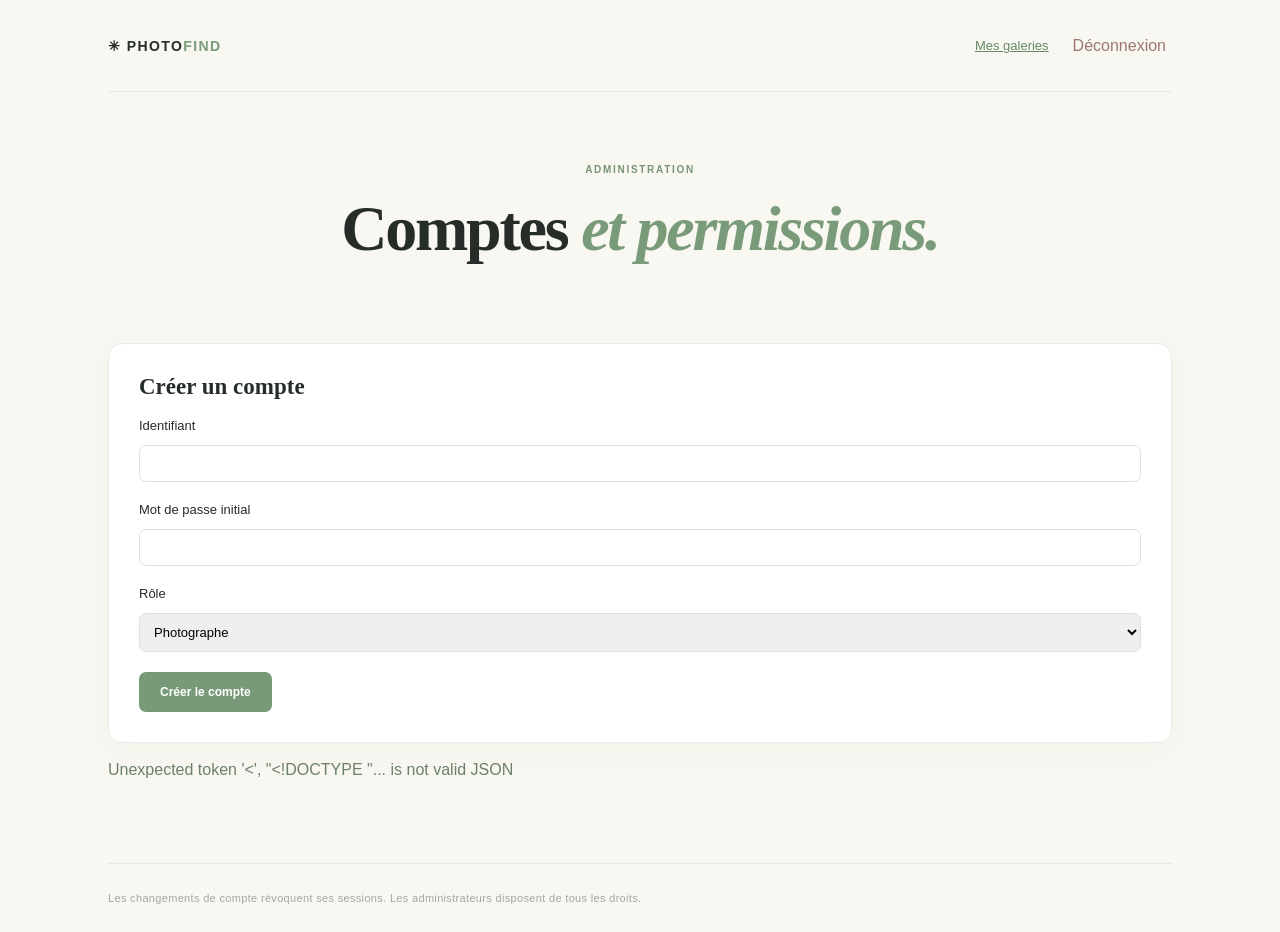
==== static/admin.html @ ee513225 "Add isolated galleries, account administration and managed client links" ====
<!doctype html>
<html lang="fr"><head><meta charset="utf-8"><meta name="viewport" content="width=device-width,initial-scale=1"><title>PhotoFind — administration</title><link rel="stylesheet" href="/static/style.css?v=8"></head><body><main><header><a class="brand" href="/">✳ PHOTO<span>FIND</span></a><nav><a href="/">Mes galeries</a> <button id="logout" class="text-button">Déconnexion</button></nav></header><section class="hero"><div class="eyebrow">ADMINISTRATION</div><h1>Comptes <em>et permissions.</em></h1></section><section class="card"><h2>Créer un compte</h2><form id="create-user" class="account-form"><label>Identifiant<input name="username" required minlength="3" maxlength="64" autocomplete="off"></label><label>Mot de passe initial<input name="password" type="password" required minlength="8" maxlength="256" autocomplete="new-password"></label><label>Rôle<select name="role"><option value="photographer">Photographe</option><option value="admin">Administrateur</option></select></label><button class="button">Créer le compte</button></form></section><p id="admin-status" class="status" role="status"></p><section id="accounts" class="accounts"></section><footer>Les changements de compte révoquent ses sessions. Les administrateurs disposent de tous les droits.</footer></main><script src="/static/admin.js?v=8"></script></body></html>
---- static/style.css ----
:root{font-family:'DM Sans',sans-serif;color:#262d29;background:#f8f7f1}*{box-sizing:border-box}body{margin:0}main{max-width:1120px;margin:auto;padding:0 28px}header{height:92px;display:flex;align-items:center;justify-content:space-between;border-bottom:1px solid #e5e8df}.brand{font-weight:700;letter-spacing:.1em;font-size:14px}.brand span:not(.logo),footer span{color:#789a78}.logo{font-size:24px;color:#729873;margin-right:8px;vertical-align:middle}.badge,.eyebrow{font-size:10px;letter-spacing:.17em;font-weight:700;color:#789578}.badge{border:1px solid #dbe4d7;padding:9px 12px;border-radius:20px}.hero{text-align:center;padding:72px 0 60px}.hero h1{font:700 clamp(38px,6vw,64px)/1.12 'Playfair Display',Georgia,serif;letter-spacing:-.035em;margin:18px 0}.hero h1 em{color:#799b79}.hero p{color:#818a80;line-height:1.7;max-width:470px;margin:auto;font-size:15px}.steps{display:grid;grid-template-columns:repeat(2,minmax(0,1fr));gap:22px}.card{min-width:0;background:white;border:1px solid #e9ece4;border-radius:14px;padding:30px;box-shadow:0 8px 35px #34452908}.card-head{display:flex;gap:15px;align-items:flex-start}.step{background:#eef4eb;color:#799779;font-size:12px;font-weight:700;padding:10px;border-radius:9px}.card h2,.results h2{font:600 23px 'Playfair Display',Georgia,serif;margin:0 0 7px}.card p{margin:0;color:#949b91;font-size:13px}.drop{border:1px dashed #c9d8c5;border-radius:10px;background:#fafcf9;min-height:180px;display:flex;align-items:center;justify-content:center;flex-direction:column;gap:9px;margin-top:25px;cursor:pointer}.icon,.face{font-size:25px;color:#789a78;background:#edf4eb;width:46px;height:46px;border-radius:50%;display:grid;place-items:center}.drop strong{font-size:13px}.drop small,.selfie-box small{font-size:11px;color:#a1aaa0}input[type=file]{position:absolute;width:1px;height:1px;opacity:0}.library{display:flex;justify-content:space-between;align-items:center;margin-top:24px;font-size:12px;font-weight:700;color:#6f7d70}.text-button{background:none;border:0;color:#9c7770;cursor:pointer;font:inherit}.thumbs{display:flex;flex-wrap:wrap;gap:8px;margin-top:12px}.thumb{width:62px;height:62px;flex:0 0 62px}.thumb img{width:62px;height:62px;object-fit:cover;border-radius:7px}.selfie-box{margin-top:25px;min-height:180px;display:flex;align-items:center;justify-content:center;flex-direction:column;gap:16px}.face{font-size:30px}.button{display:inline-block;background:#789a78;color:white;border-radius:7px;padding:13px 21px;font-size:12px;font-weight:700;cursor:pointer}.button:hover{background:#668967}.status{overflow-wrap:anywhere;margin-top:15px!important;line-height:1.5;color:#6c806c!important}.results{padding:65px 0}.results-head{display:flex;justify-content:space-between;align-items:end;margin-bottom:22px}.results h2{margin-top:10px;font-size:30px}.results-head>span{font-size:12px;color:#8d978b}.grid{display:grid;grid-template-columns:repeat(auto-fill,minmax(200px,1fr));gap:18px}.result{overflow:hidden;background:white;border:1px solid #e9ece4;border-radius:10px}.result img{width:100%;height:200px;object-fit:cover}.result-details{padding:12px;display:flex;flex-direction:column;gap:8px;font-size:12px;overflow-wrap:anywhere}.result-details a{color:#668b67;font-weight:700;text-decoration:none}footer{margin-top:65px;border-top:1px solid #e5e8df;padding:28px 0;color:#a0a9a0;font-size:11px;letter-spacing:.03em}footer span{margin:0 4px}@media(max-width:700px){main{padding:0 18px}header{height:72px}.hero{padding:55px 0 40px}.steps{grid-template-columns:1fr}.card{padding:22px}.hero h1 br{display:none}.results{padding:48px 0}.grid{grid-template-columns:repeat(2,minmax(0,1fr))}.result img{height:150px}}

.client-card{max-width:540px;margin:auto}.share-box{margin-top:25px}.share-result{margin-top:22px;display:flex;flex-direction:column;align-items:flex-start;gap:12px}.share-result[hidden]{display:none}.share-result label{font-size:12px;font-weight:700;color:#6f7d70}.share-result input{width:100%;min-width:0;padding:12px;border:1px solid #dbe4d7;border-radius:7px;font:inherit;font-size:13px}.share-actions{display:flex;align-items:center;flex-wrap:wrap;gap:16px}.button{border:0;font-family:inherit}.text-link{font-size:12px;color:#668b67;font-weight:700}.client-qr{width:180px;height:180px;max-width:100%;image-rendering:pixelated}.share-result small{color:#818a80;line-height:1.5}
.account-admin{margin-top:28px}.account-form{display:flex;flex-direction:column;gap:14px;margin-top:18px;align-items:flex-start}.account-form label{display:flex;flex-direction:column;gap:6px;font-size:13px;width:100%}.account-form input{width:100%;padding:12px;border:1px solid #dbe4d7;border-radius:7px;font:inherit}.account-admin[hidden]{display:none}
.thumb{position:relative}.thumb-remove{position:absolute;right:2px;top:2px;border:0;border-radius:50%;width:22px;height:22px;color:white;background:#7c4039;cursor:pointer;font-size:18px;line-height:20px}
[hidden]{display:none!important}.brand{text-decoration:none;color:inherit}nav{display:flex;gap:18px;align-items:center}nav a{color:#668b67;font-size:13px}.workspace{margin-top:24px}.inline-form{display:flex;flex-wrap:wrap;align-items:end;gap:12px;margin:16px 0}label{font-size:13px}input:not([type=file]):not([type=checkbox]),select{display:block;padding:10px;border:1px solid #dbe4d7;border-radius:7px;font:inherit;max-width:100%;margin:6px 0}select{width:100%}.inline-form label{flex:1;min-width:170px}.share-actions{margin:12px 0}progress{width:100%;margin-top:15px;accent-color:#789a78}.upload-details{max-height:180px;overflow:auto;font-size:12px;overflow-wrap:anywhere;padding-left:20px}.accounts{display:grid;gap:20px}.permissions{display:flex;flex-wrap:wrap;gap:12px;margin:14px 0}.permissions label{display:flex;align-items:center;gap:5px}#links,#members{padding-left:20px;font-size:13px;overflow-wrap:anywhere}#links li,#members li{margin:10px 0}button:disabled{opacity:.55;cursor:wait}h3{font-size:16px;margin-top:25px}.upload-actions{margin:12px 0}
.gallery-heading{display:flex;align-items:center;justify-content:space-between;gap:16px;flex-wrap:wrap}.gallery-heading h2{margin:0}.gallery-list{list-style:none;padding:0;margin:24px 0 0;display:grid;gap:12px}.gallery-row{display:flex;align-items:center;gap:16px;background:#f0f1ee;border:1px solid #e2e5df;border-radius:10px;padding:12px;width:100%;text-align:left;color:inherit;cursor:pointer;font:inherit}.gallery-row:hover,.gallery-row[aria-current=true]{background:#e7ece3;border-color:#789a78}.gallery-row img,.gallery-placeholder{width:72px;height:72px;flex-shrink:0;object-fit:cover;border-radius:7px}.gallery-placeholder{display:grid;place-items:center;background:#e2e5df;color:#899284;font-size:32px}.gallery-row strong,.gallery-row small{display:block;overflow-wrap:anywhere}.gallery-row small{margin-top:7px;color:#758071;font-size:12px}dialog{border:1px solid #dbe4d7;border-radius:14px;padding:30px;max-width:440px;width:calc(100% - 36px);color:#262d29}dialog::backdrop{background:#18231966}dialog .account-form{margin:0}.thumb-cover{position:absolute;bottom:2px;left:2px;border:0;border-radius:4px;background:#fff;color:#536f4f;cursor:pointer;font-size:15px}
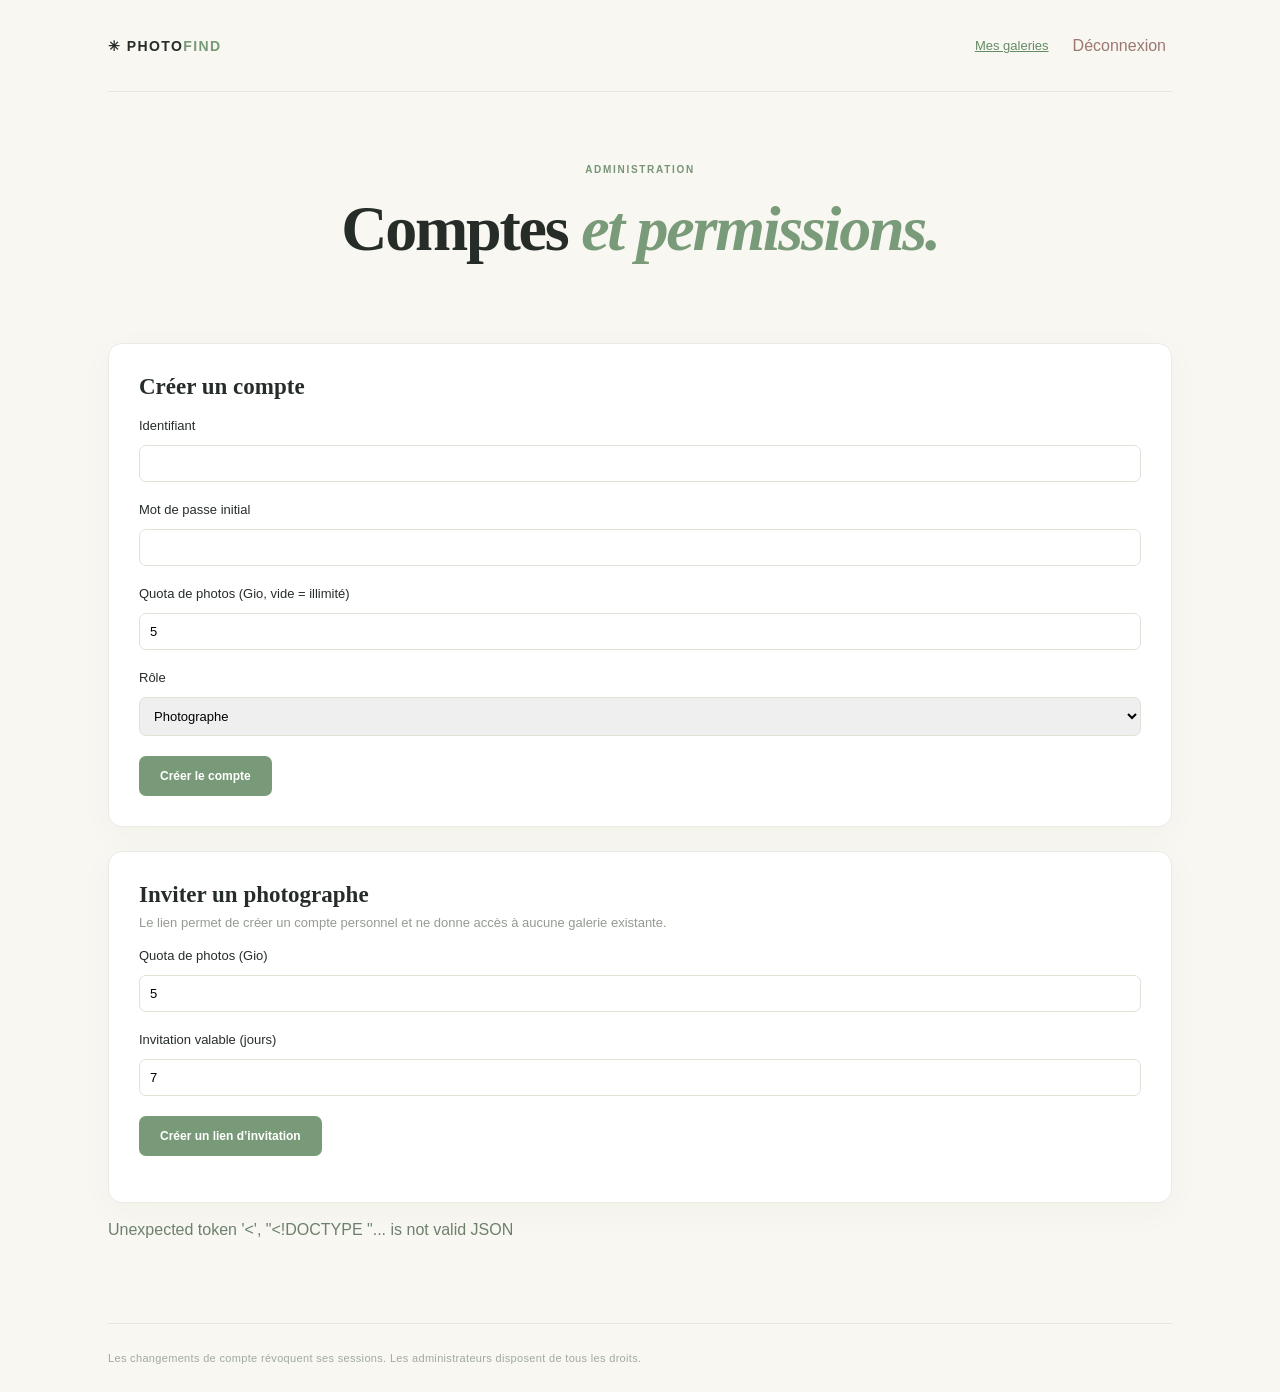
==== commit c6f253e8: "Parallelize imports and add invitation quotas with organized gallery storage" ====
--- a/static/admin.html
+++ b/static/admin.html
@@ -1,2 +1,2 @@
 <!doctype html>
-<html lang="fr"><head><meta charset="utf-8"><meta name="viewport" content="width=device-width,initial-scale=1"><title>PhotoFind — administration</title><link rel="stylesheet" href="/static/style.css?v=8"></head><body><main><header><a class="brand" href="/">✳ PHOTO<span>FIND</span></a><nav><a href="/">Mes galeries</a> <button id="logout" class="text-button">Déconnexion</button></nav></header><section class="hero"><div class="eyebrow">ADMINISTRATION</div><h1>Comptes <em>et permissions.</em></h1></section><section class="card"><h2>Créer un compte</h2><form id="create-user" class="account-form"><label>Identifiant<input name="username" required minlength="3" maxlength="64" autocomplete="off"></label><label>Mot de passe initial<input name="password" type="password" required minlength="8" maxlength="256" autocomplete="new-password"></label><label>Rôle<select name="role"><option value="photographer">Photographe</option><option value="admin">Administrateur</option></select></label><button class="button">Créer le compte</button></form></section><p id="admin-status" class="status" role="status"></p><section id="accounts" class="accounts"></section><footer>Les changements de compte révoquent ses sessions. Les administrateurs disposent de tous les droits.</footer></main><script src="/static/admin.js?v=8"></script></body></html>
+<html lang="fr"><head><meta charset="utf-8"><meta name="viewport" content="width=device-width,initial-scale=1"><title>PhotoFind — administration</title><link rel="stylesheet" href="/static/style.css?v=8"></head><body><main><header><a class="brand" href="/">✳ PHOTO<span>FIND</span></a><nav><a href="/">Mes galeries</a> <button id="logout" class="text-button">Déconnexion</button></nav></header><section class="hero"><div class="eyebrow">ADMINISTRATION</div><h1>Comptes <em>et permissions.</em></h1></section><section class="card"><h2>Créer un compte</h2><form id="create-user" class="account-form"><label>Identifiant<input name="username" required minlength="3" maxlength="64" autocomplete="off"></label><label>Mot de passe initial<input name="password" type="password" required minlength="8" maxlength="256" autocomplete="new-password"></label><label>Quota de photos (Gio, vide = illimité)<input name="quota_gib" type="number" min="0" step="0.1" value="5"></label><label>Rôle<select name="role"><option value="photographer">Photographe</option><option value="admin">Administrateur</option></select></label><button class="button">Créer le compte</button></form></section><section class="card workspace"><h2>Inviter un photographe</h2><p>Le lien permet de créer un compte personnel et ne donne accès à aucune galerie existante.</p><form id="create-invitation" class="account-form"><label>Quota de photos (Gio)<input name="quota_gib" type="number" min="0" step="0.1" value="5" required></label><label>Invitation valable (jours)<input name="days" type="number" min="1" max="30" value="7" required></label><button class="button">Créer un lien d’invitation</button></form><div id="invitation-result" hidden><label>Lien à usage unique<input id="invitation-link" readonly></label><button id="copy-invitation" class="button">Copier le lien</button></div><ul id="invitations"></ul></section><p id="admin-status" class="status" role="status"></p><section id="accounts" class="accounts"></section><footer>Les changements de compte révoquent ses sessions. Les administrateurs disposent de tous les droits.</footer></main><script src="/static/admin.js?v=11"></script></body></html>
